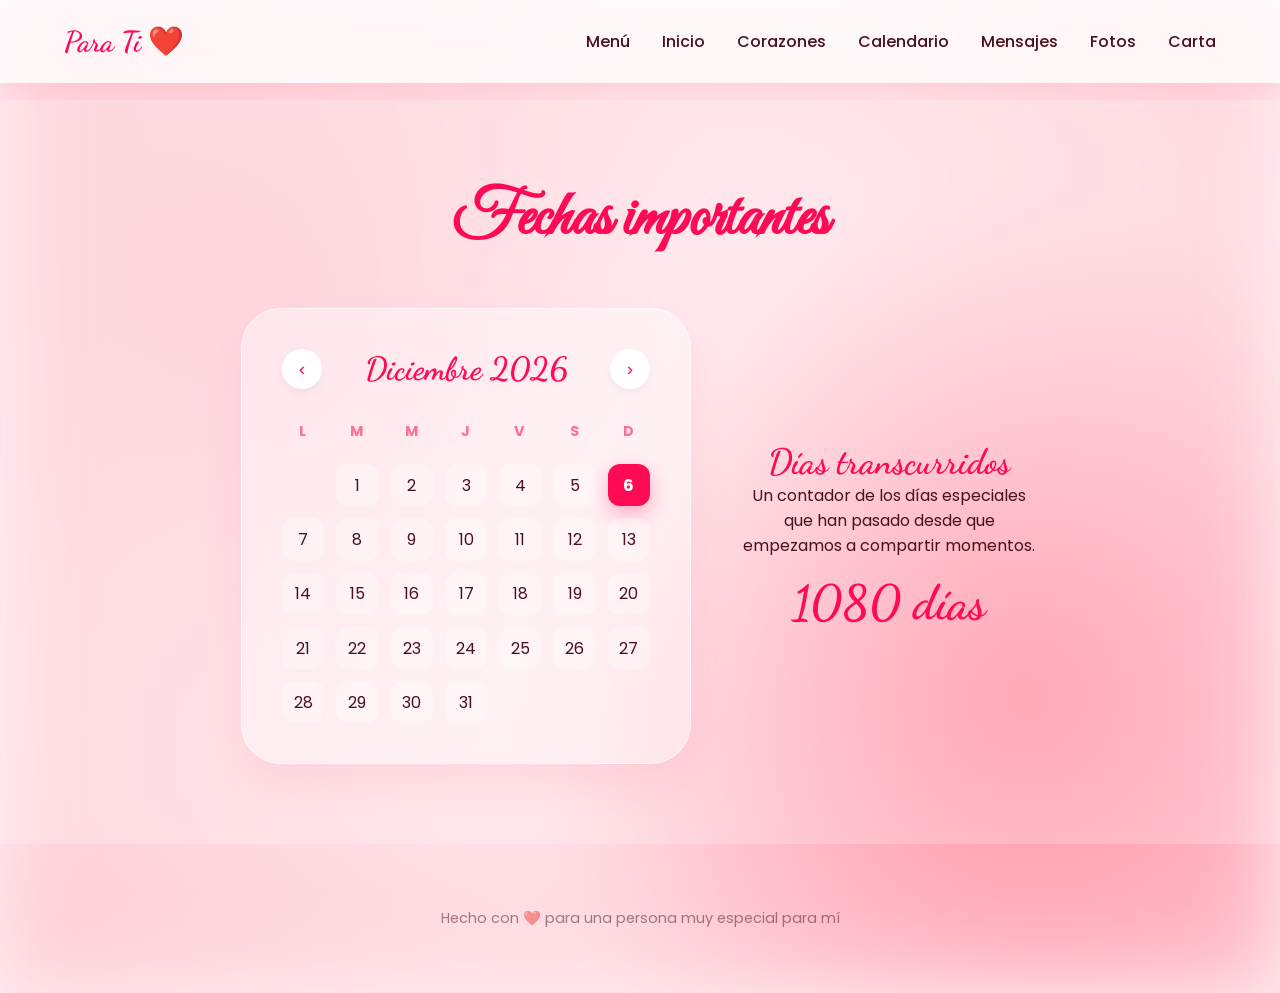
==== calendario.html @ e052a0b3 "Rediseño de inicio: secciones en páginas independientes y menú principal" ====
<!DOCTYPE html>
<html lang="es">
<head>
    <meta charset="UTF-8">
    <meta name="viewport" content="width=device-width, initial-scale=1.0">
    <title>Para Ti ❤️ - Calendario</title>
    <link rel="stylesheet" href="css/styles.css">
    <link href="https://fonts.googleapis.com/css2?family=Dancing+Script:wght@700&family=Poppins:wght@300;400;600&family=Great+Vibes&display=swap" rel="stylesheet">
</head>
<body class="fade-in">
    <div class="aurora-bg"></div>
    <div class="blobs">
        <div class="blob"></div>
        <div class="blob"></div>
        <div class="blob"></div>
    </div>

    <div id="home-page">
        <nav class="navbar">
            <div class="logo">Para Ti ❤️</div>
            <div class="menu-toggle" id="mobile-menu">
                <span class="bar"></span>
                <span class="bar"></span>
                <span class="bar"></span>
            </div>
            <ul class="nav-links">
                <li><a href="index.html">Menú</a></li>
                <li><a href="inicio.html">Inicio</a></li>
                <li><a href="recuerdos.html">Corazones</a></li>
                <li id="nav-logs-container" class="hidden"><a href="#" id="btn-show-logs">Logs</a></li>
                <li><a href="calendario.html">Calendario</a></li>
                <li><a href="mensajes.html">Mensajes</a></li>
                <li><a href="fotos.html">Fotos</a></li>
                <li><a href="carta.html">Carta</a></li>
            </ul>
        </nav>

        <div id="main-content" style="padding-top: 100px;">
            <!-- SECCIÓN CALENDARIO -->
            <section id="calendar" class="calendar-section">
                <h2 class="section-title" style="text-align: center; margin-bottom: 3rem; font-family: 'Great Vibes', cursive; font-size: 4rem; color: var(--primary);">Fechas importantes</h2>
                <div class="calendar-container">
                    <div class="calendar-card">
                        <div class="calendar-header">
                            <button id="prev-month" class="btn-nav">‹</button>
                            <h3 id="current-month-year">...</h3>
                            <button id="next-month" class="btn-nav">›</button>
                        </div>
                        <div class="calendar-grid" id="calendar-grid">
                            <!-- Generado por JS -->
                        </div>
                    </div>
                    <div class="calendar-info">
                        <h3 style="font-family: 'Dancing Script', cursive; font-size: 2.2rem; color: var(--primary);">Días transcurridos</h3>
                        <p>Un contador de los días especiales que han pasado desde que empezamos a compartir momentos.</p>
                        <div class="countdown-display">
                            <span id="days-count">...</span> días
                        </div>
                    </div>
                </div>
            </section>
        </div>

        <!-- MODAL PARA DETALLES DEL CALENDARIO -->
        <div id="note-modal" class="modal-overlay hidden">
            <div class="modal-content">
                <h2 class="dancing-title" id="modal-date">Detalle del día</h2>
                
                <div id="note-view" class="note-view-area">
                    <img id="view-img" src="" alt="Imagen del día" style="display:none; width:100%; border-radius:20px; margin-bottom:1.5rem; box-shadow: 0 10px 20px rgba(0,0,0,0.1);">
                    <p id="view-msg" style="white-space: pre-wrap; font-size: 1.1rem; line-height: 1.6; color: var(--dark); margin-bottom: 1rem;"></p>
                    
                    <div id="view-ratings" class="view-ratings" style="margin-bottom: 1.5rem; display: flex; justify-content: center; gap: 20px;">
                        <div id="view-red-rating" class="rating-display"></div>
                        <div id="view-black-rating" class="rating-display"></div>
                    </div>
                </div>

                <div class="note-inputs hidden">
                    <hr style="margin: 2rem 0; border: none; border-top: 1px dashed #ddd;">
                    <p style="font-size: 0.8rem; color: var(--secondary); margin-bottom: 1rem; font-weight: 600;">MODO EDICIÓN</p>
                    
                    <div class="rating-selectors" style="margin-bottom: 1.5rem; display: flex; flex-direction: column; gap: 10px; text-align: left;">
                        <label>Calificación Roja (1-5):</label>
                        <div class="star-rating red-stars" data-type="red">
                            <span data-value="1">❤️</span><span data-value="2">❤️</span><span data-value="3">❤️</span><span data-value="4">❤️</span><span data-value="5">❤️</span>
                        </div>
                        <input type="hidden" id="note-red-rating" value="0">

                        <label>Calificación Negra (1-5):</label>
                        <div class="star-rating black-stars" data-type="black">
                            <span data-value="1">🖤</span><span data-value="2">🖤</span><span data-value="3">🖤</span><span data-value="4">🖤</span><span data-value="5">🖤</span>
                        </div>
                        <input type="hidden" id="note-black-rating" value="0">
                    </div>
                    <div id="drop-zone" class="drop-zone">
                        <p>Haz clic o arrastra una foto</p>
                        <input type="file" id="file-input" accept="image/*" hidden>
                    </div>
                    <input type="hidden" id="note-photo-url">
                    
                    <label>Escribir mensaje:</label>
                    <textarea id="note-message" placeholder="Escribe el mensaje que aparecerá en este día..."></textarea>
                </div>

                <div class="modal-btns">
                    <button id="btn-save-note" class="btn btn-primary hidden">Guardar Detalle</button>
                    <button id="btn-close-modal" class="btn btn-secondary">Cerrar</button>
                </div>
            </div>
        </div>

        <footer class="main-footer">
            <p>Hecho con <span id="admin-trigger" style="cursor: pointer;">❤️</span> para una persona muy especial para mí</p>
        </footer>
    </div>

    <!-- Firebase SDKs -->
    <script src="https://www.gstatic.com/firebasejs/10.7.1/firebase-app-compat.js"></script>
    <script src="https://www.gstatic.com/firebasejs/10.7.1/firebase-database-compat.js"></script>
    
    <script src="js/scripts.js"></script>
</body>
</html>
---- css/styles.css ----
:root {
    --primary: #ff0a54;
    --secondary: #ff7096;
    --bg-pink: #fff0f3;
    --dark: #49111c;
    --glass: rgba(255, 255, 255, 0.4);
    --glass-border: rgba(255, 255, 255, 0.6);
    --white: #ffffff;
}

* {
    margin: 0;
    padding: 0;
    box-sizing: border-box;
    scroll-behavior: smooth;
}

body {
    font-family: 'Poppins', sans-serif;
    background-color: var(--bg-pink);
    color: var(--dark);
    min-height: 100vh;
    overflow-x: hidden;
}

.hidden { display: none !important; }
.fade-out { animation: fade-out 1s forwards; }
@keyframes fade-out { from { opacity: 1; transform: scale(1); } to { opacity: 0; transform: scale(0.9); } }
.fade-in { animation: fade-in 1.5s forwards; }
@keyframes fade-in { from { opacity: 0; transform: translateY(20px); } to { opacity: 1; transform: translateY(0); } }

/* Background Aurora & Blobs */
.aurora-bg {
    position: fixed; top: 0; left: 0; width: 100%; height: 100%;
    background: radial-gradient(circle at 20% 30%, #ffccd5 0%, transparent 40%),
                radial-gradient(circle at 80% 70%, #ff8fa3 0%, transparent 40%),
                radial-gradient(circle at 50% 50%, #fff0f3 0%, #ffccd5 100%);
    filter: blur(40px); z-index: -2;
}

.blobs .blob {
    position: absolute; border-radius: 50%; filter: blur(60px); opacity: 0.3;
    animation: blob-move 20s infinite alternate ease-in-out; z-index: -1;
}
@keyframes blob-move { 0% { transform: translate(0,0) scale(1); } 100% { transform: translate(10%,15%) scale(1.2); } }

/* Navbar */
.navbar {
    position: fixed; top: 0; width: 100%; padding: 1.5rem 5%;
    display: flex; justify-content: space-between; align-items: center;
    background: rgba(255, 255, 255, 0.8); backdrop-filter: blur(10px);
    z-index: 1000; box-shadow: 0 2px 15px rgba(255, 77, 109, 0.1);
}
.logo { font-family: 'Dancing Script', cursive; font-size: 1.8rem; color: var(--primary); font-weight: 700; }
.nav-links { display: flex; list-style: none; gap: 2rem; }
.nav-links a { text-decoration: none; color: var(--dark); font-weight: 500; transition: color 0.3s; }
.nav-links a:hover { color: var(--primary); }

/* HERO */
.hero { height: 100vh; display: flex; align-items: center; justify-content: center; padding: 0 10%; text-align: center; }
.elegant-title { font-family: 'Great Vibes', cursive; font-size: 5rem; color: var(--primary); margin-bottom: 1.5rem; line-height: 1.1; }
.hero-desc { font-size: 1.2rem; opacity: 0.8; max-width: 600px; margin: 0 auto 2.5rem; line-height: 1.6; }
.btn { padding: 1rem 2rem; border-radius: 50px; text-decoration: none; font-weight: 600; transition: all 0.3s; cursor: pointer; border: none; }
.btn-primary { background: var(--primary); color: white; }
.btn-secondary { border: 2px solid var(--primary); color: var(--primary); background: transparent; }

/* CALENDAR */
.calendar-section { padding: 5rem 10%; background: rgba(255, 255, 255, 0.2); }
.calendar-container { display: flex; gap: 3rem; align-items: center; justify-content: center; flex-wrap: wrap; }

.calendar-card {
    background: var(--glass);
    backdrop-filter: blur(15px);
    border: 1px solid var(--glass-border);
    padding: 2.5rem;
    border-radius: 40px;
    box-shadow: 0 20px 40px rgba(255, 77, 109, 0.1);
    width: 100%;
    max-width: 450px;
}

.calendar-header {
    display: flex;
    justify-content: space-between;
    align-items: center;
    margin-bottom: 2rem;
}

.calendar-header h3 {
    font-family: 'Dancing Script', cursive;
    font-size: 2rem;
    color: var(--primary);
    text-shadow: 0 2px 4px rgba(0,0,0,0.05);
}

.btn-nav {
    background: var(--white);
    border: none;
    color: var(--primary);
    width: 40px;
    height: 40px;
    border-radius: 50%;
    cursor: pointer;
    font-size: 1.2rem;
    display: flex;
    align-items: center;
    justify-content: center;
    transition: all 0.3s cubic-bezier(0.175, 0.885, 0.32, 1.275);
    box-shadow: 0 4px 10px rgba(0,0,0,0.05);
}

.btn-nav:hover {
    background: var(--primary);
    color: white;
    transform: scale(1.1);
    box-shadow: 0 8px 15px rgba(255, 10, 84, 0.2);
}

.calendar-grid { 
    display: grid; 
    grid-template-columns: repeat(7, 1fr); 
    gap: 12px; 
    text-align: center; 
}

.calendar-day-head { 
    font-size: 0.9rem; 
    font-weight: 700; 
    color: var(--secondary); 
    padding-bottom: 10px;
    text-transform: uppercase;
    letter-spacing: 1px;
}

.calendar-day { 
    aspect-ratio: 1;
    display: flex;
    align-items: center;
    justify-content: center;
    border-radius: 12px;
    font-size: 1rem;
    color: var(--dark);
    transition: all 0.2s;
    cursor: pointer;
    position: relative;
    background: rgba(255,255,255,0.3);
}

.calendar-day:hover:not(.empty) {
    background: var(--primary);
    color: white;
    transform: translateY(-3px);
    box-shadow: 0 5px 15px rgba(255, 10, 84, 0.3);
}

.calendar-day.today {
    background: var(--primary);
    color: white;
    font-weight: 700;
    box-shadow: 0 8px 20px rgba(255, 10, 84, 0.3);
}

.calendar-day.empty {
    cursor: default;
    background: transparent;
}

.calendar-day.has-note::after { 
    content: '•'; 
    position: absolute; 
    bottom: 4px; 
    color: var(--primary);
    font-size: 1.2rem;
}

.calendar-day.today.has-note::after {
    color: white;
}

.calendar-info {
    text-align: center;
    max-width: 300px;
}

.countdown-display {
    font-family: 'Dancing Script', cursive;
    font-size: 3rem;
    color: var(--primary);
    margin-top: 1rem;
    font-weight: 700;
}


/* MODAL */
.modal-overlay { position: fixed; top: 0; left: 0; width: 100%; height: 100%; background: rgba(0,0,0,0.4); backdrop-filter: blur(8px); display: flex; justify-content: center; align-items: center; z-index: 2000; }
.modal-content { background: white; padding: 3rem; border-radius: 40px; width: 90%; max-width: 500px; text-align: center; box-shadow: 0 30px 60px rgba(0,0,0,0.2); max-height: 90vh; overflow-y: auto; }
.dancing-title { font-family: 'Dancing Script', cursive; font-size: 2.5rem; color: var(--primary); margin-bottom: 1.5rem; }
.note-inputs { text-align: left; margin-bottom: 2rem; }
.note-inputs label { display: block; margin-bottom: 8px; font-weight: 600; font-size: 0.9rem; color: var(--secondary); }

.drop-zone {
    width: 100%;
    height: 120px;
    padding: 20px;
    display: flex;
    align-items: center;
    justify-content: center;
    text-align: center;
    border: 2px dashed var(--secondary);
    border-radius: 15px;
    cursor: pointer;
    background: var(--bg-pink);
    color: var(--secondary);
    margin-bottom: 1.5rem;
    transition: all 0.3s;
}
.drop-zone:hover, .drop-zone.dragover {
    background: white;
    border-color: var(--primary);
    color: var(--primary);
}
.note-inputs textarea { width: 100%; padding: 12px; border-radius: 10px; border: 1px solid #ddd; margin-bottom: 1.5rem; font-family: inherit; outline: none; height: 100px; resize: none; }
.note-preview img { width: 100%; border-radius: 15px; margin-bottom: 1rem; box-shadow: 0 5px 15px rgba(0,0,0,0.1); }
.modal-btns { display: flex; gap: 1rem; justify-content: center; }

/* MESSAGE SECTION */
.message-section { padding: 5rem 10%; }
.message-card-full { background: var(--white); padding: 4rem; border-radius: 40px; max-width: 900px; margin: 0 auto; box-shadow: 0 30px 60px rgba(255, 77, 109, 0.1); position: relative; }
.letter-actions { position: absolute; top: 2rem; right: 2rem; display: flex; gap: 10px; }
.scroll-msg { outline: none; padding: 1rem; line-height: 1.8; text-align: left; }
.scroll-msg[contenteditable="true"] { background: var(--bg-pink); border-radius: 10px; border: 1px dashed var(--secondary); }
.signature { font-family: 'Great Vibes', cursive; font-size: 2.2rem; color: var(--secondary); text-align: center; margin-top: 2rem; }

/* GALLERY PAGE (Mantenido por compatibilidad si se usa en otros sitios, pero modificado para corazones) */
.gallery-page { padding: 8rem 10% 5rem; }

/* HEARTS PAGE */
.hearts-page { padding: 8rem 5% 5rem; max-width: 1000px; margin: 0 auto; }
.hearts-container { margin-bottom: 5rem; text-align: center; }
.section-subtitle { margin-bottom: 2rem; opacity: 0.7; font-size: 1.1rem; font-family: 'Poppins', sans-serif; }
.hearts-grid { 
    display: grid; 
    grid-template-columns: repeat(auto-fill, minmax(70px, 1fr)); 
    gap: 15px; 
    justify-content: center; 
    background: rgba(255, 255, 255, 0.5); 
    backdrop-filter: blur(10px);
    padding: 2.5rem; 
    border-radius: 40px; 
    box-shadow: 0 20px 40px rgba(255, 77, 109, 0.1);
    border: 1px solid var(--glass-border);
}
.heart-item { 
    font-size: 2.2rem; 
    cursor: pointer; 
    transition: all 0.4s cubic-bezier(0.175, 0.885, 0.32, 1.275); 
    display: flex; 
    align-items: center; 
    justify-content: center; 
    aspect-ratio: 1;
    border-radius: 20px;
    background: white;
    box-shadow: 0 5px 15px rgba(0,0,0,0.05);
    user-select: none;
}
.heart-item:hover { transform: scale(1.15) rotate(5deg); box-shadow: 0 10px 20px rgba(0,0,0,0.1); }

/* Estados de los corazones */
.heart-item.unmarked { color: #e0e0e0; filter: grayscale(1); opacity: 0.6; }

/* Tabla Roja */
#red-hearts-grid .heart-item.marked { 
    color: var(--primary); 
    background: #fff0f3; 
    box-shadow: 0 8px 20px rgba(255, 10, 84, 0.2); 
    filter: none;
    opacity: 1;
}

/* Tabla Negra */
#black-hearts-grid .heart-item.marked { 
    color: #1a1a1a; 
    background: #f0f0f0; 
    box-shadow: 0 8px 20px rgba(0, 0, 0, 0.2); 
    filter: none;
    opacity: 1;
}

/* --- GALLERY PAGE --- */
.gallery-grid {
    display: grid;
    grid-template-columns: repeat(auto-fill, minmax(250px, 1fr));
    gap: 20px;
    padding: 2rem;
    max-width: 1200px;
    margin: 0 auto;
}

.gallery-item {
    position: relative;
    border-radius: 20px;
    overflow: hidden;
    aspect-ratio: 1;
    box-shadow: 0 10px 20px rgba(0,0,0,0.1);
    transition: transform 0.3s ease, box-shadow 0.3s ease;
    cursor: pointer;
    background: white;
}

.gallery-item:hover {
    transform: scale(1.03);
    box-shadow: 0 15px 30px rgba(255, 10, 84, 0.2);
}

.gallery-item img, .gallery-item video {
    width: 100%;
    height: 100%;
    object-fit: cover;
}

.video-icon {
    position: absolute;
    top: 50%;
    left: 50%;
    transform: translate(-50%, -50%);
    background: rgba(255, 10, 84, 0.7);
    color: white;
    width: 50px;
    height: 50px;
    border-radius: 50%;
    display: flex;
    align-items: center;
    justify-content: center;
    font-size: 1.5rem;
    pointer-events: none;
    transition: all 0.3s;
    z-index: 2;
}

.gallery-item:hover .video-icon {
    background: var(--primary);
    transform: translate(-50%, -50%) scale(1.1);
}

.delete-photo {
    position: absolute;
    top: 10px;
    right: 10px;
    background: var(--primary);
    color: white;
    width: 30px;
    height: 30px;
    border-radius: 50%;
    display: flex;
    align-items: center;
    justify-content: center;
    cursor: pointer;
    border: none;
    opacity: 0;
    transition: opacity 0.2s;
    z-index: 5;
}

.gallery-item:hover .delete-photo {
    opacity: 1;
}

.gallery-upload-container {
    max-width: 500px;
    margin: 0 auto 3rem;
    padding: 0 2rem;
}

/* Lightbox */
.lightbox-content {
    max-width: 90%;
    max-height: 90vh;
    border-radius: 10px;
    box-shadow: 0 0 50px rgba(0,0,0,0.5);
}

.close-lightbox {
    position: absolute;
    top: 20px;
    right: 35px;
    color: #f1f1f1;
    font-size: 40px;
    font-weight: bold;
    cursor: pointer;
    z-index: 2001;
}

.main-footer { padding: 4rem; text-align: center; opacity: 0.5; font-size: 0.9rem; }

/* Particles */
.thrown-heart { position: fixed; pointer-events: none; z-index: 100; font-size: 40px; filter: drop-shadow(0 0 10px rgba(255, 10, 84, 0.6)); transition: all 1.2s cubic-bezier(0.175, 0.885, 0.32, 1.275); }
.particle { position: fixed; pointer-events: none; z-index: 5; animation: particle-up 4s ease-out forwards; }
@keyframes particle-up { 0% { transform: translateY(0) scale(1); opacity: 1; } 100% { transform: translateY(-100vh) scale(0); opacity: 0; } }

/* STAR RATING */
.star-rating {
    display: flex;
    gap: 5px;
    font-size: 1.5rem;
    cursor: pointer;
}
.star-rating span {
    opacity: 0.3;
    transition: transform 0.2s, opacity 0.2s;
}
.star-rating span:hover {
    transform: scale(1.2);
}
.star-rating span.selected {
    opacity: 1;
}

.rating-display span {
    margin: 0 1px;
}

/* STICKERS / PEGATINAS */
.stickers-page {
    min-height: 100vh;
    padding: 8rem 2rem 5rem;
    position: relative;
    overflow: hidden;
}

.sticker {
    position: absolute;
    background: #fff9c4;
    padding: 1.5rem;
    width: 200px;
    min-height: 150px;
    box-shadow: 5px 5px 15px rgba(0,0,0,0.1);
    border-radius: 2px;
    font-family: 'Dancing Script', cursive;
    font-size: 1.3rem;
    color: #333;
    cursor: move;
    display: flex;
    flex-direction: column;
    justify-content: center;
    transition: transform 0.2s;
    user-select: none;
    z-index: 10;
}

.sticker:hover {
    transform: scale(1.05) rotate(1deg);
    z-index: 20;
}

.sticker::before {
    content: '';
    position: absolute;
    top: 0;
    right: 0;
    border-width: 0 25px 25px 0;
    border-style: solid;
    border-color: rgba(0,0,0,0.1) #fff;
    display: block; width: 0;
}

.sticker.pink { background: #ffc1e3; }
.sticker.blue { background: #c1e3ff; }
.sticker.green { background: #c1ffe3; }

.sticker .delete-sticker {
    position: absolute;
    top: -10px;
    right: -10px;
    background: var(--primary);
    color: white;
    width: 24px;
    height: 24px;
    border-radius: 50%;
    display: flex;
    align-items: center;
    justify-content: center;
    font-size: 0.8rem;
    cursor: pointer;
    border: none;
    opacity: 0;
    transition: opacity 0.2s;
}

.sticker:hover .delete-sticker {
    opacity: 1;
}

.sticker-instruction {
    position: fixed;
    top: 100px;
    left: 50%;
    transform: translateX(-50%);
    background: var(--glass);
    backdrop-filter: blur(5px);
    padding: 10px 20px;
    border-radius: 20px;
    font-size: 0.9rem;
    font-weight: 600;
    color: var(--primary);
    z-index: 100;
    pointer-events: none;
}

/* ADMIN LOGS VIEW */
#admin-logs-view { 
    position: relative;
    padding: 8rem 5% 5rem; 
    min-height: 100vh;
    z-index: 10;
}
.admin-page-header {
    display: flex;
    align-items: center;
    gap: 2rem;
    max-width: 1000px;
    margin: 0 auto 3rem;
}
.logs-card {
    background: var(--glass); 
    backdrop-filter: blur(20px);
    padding: 3rem; 
    border-radius: 40px; 
    border: 1px solid var(--glass-border);
    max-width: 1000px; 
    margin: 0 auto;
    box-shadow: 0 20px 50px rgba(0,0,0,0.1);
}
.logs-table-wrapper { overflow-x: auto; margin-top: 2rem; }
table { width: 100%; border-collapse: collapse; text-align: left; }
th, td { padding: 15px; border-bottom: 1px solid #eee; font-size: 0.9rem; }
th { color: var(--primary); font-weight: 700; text-transform: uppercase; letter-spacing: 1px; }
.ua-text { font-family: monospace; font-size: 0.8rem; color: #666; max-width: 400px; overflow: hidden; text-overflow: ellipsis; white-space: nowrap; }
.ua-text:hover { white-space: normal; word-break: break-all; }

/* LOGIN SCREEN (Limpieza) */
.login-overlay {
    position: fixed; top: 0; left: 0; width: 100%; height: 100%;
    background: var(--bg-pink); z-index: 5000;
    display: flex; justify-content: center; align-items: center;
}
.login-card {
    background: var(--glass); backdrop-filter: blur(20px);
    padding: 3rem; border-radius: 40px; border: 1px solid var(--glass-border);
    text-align: center; width: 90%; max-width: 400px;
    box-shadow: 0 20px 50px rgba(255, 10, 84, 0.1);
}
.login-card input {
    width: 100%; padding: 1rem; border-radius: 20px; border: 1px solid #ddd;
    margin: 1.5rem 0; outline: none; text-align: center; font-size: 1rem;
}

/* Responsive Navbar */
.menu-toggle {
    display: none;
    flex-direction: column;
    cursor: pointer;
    gap: 5px;
}

.menu-toggle .bar {
    width: 25px;
    height: 3px;
    background-color: var(--primary);
    transition: all 0.3s ease;
    border-radius: 5px;
}

@media (max-width: 768px) {
    .navbar {
        padding: 1rem 5%;
    }

    .menu-toggle {
        display: flex;
        z-index: 1001;
    }

    .nav-links {
        position: fixed;
        right: -100%;
        top: 0;
        flex-direction: column;
        background: rgba(255, 255, 255, 0.95);
        backdrop-filter: blur(10px);
        width: 70%;
        height: 100vh;
        justify-content: center;
        align-items: center;
        transition: 0.3s ease-in-out;
        box-shadow: -10px 0 30px rgba(0,0,0,0.1);
        z-index: 1000;
        gap: 2.5rem;
    }

    .nav-links.active {
        right: 0;
    }

    .nav-links a {
        font-size: 1.2rem;
    }

    /* Animación Hamburger a X */
    .menu-toggle.active .bar:nth-child(2) { opacity: 0; }
    .menu-toggle.active .bar:nth-child(1) { transform: translateY(8px) rotate(45deg); }
    .menu-toggle.active .bar:nth-child(3) { transform: translateY(-8px) rotate(-45deg); }

    .elegant-title { font-size: 3.5rem; }
    .hero-content h2 { font-size: 1.2rem; }
    .calendar-container { flex-direction: column; text-align: center; }
    .calendar-card { padding: 1.5rem; }
    .calendar-grid { gap: 8px; }
    .calendar-day { font-size: 0.9rem; border-radius: 10px; }
    .calendar-header h3 { font-size: 1.6rem; }
    .logo { font-size: 1.5rem; }
    .message-card-full { padding: 2rem; }
    .dancing-title { font-size: 2rem; }
    .modal-content { padding: 2rem; border-radius: 30px; }
    .hearts-grid { padding: 1.5rem; border-radius: 30px; grid-template-columns: repeat(auto-fill, minmax(60px, 1fr)); }
}

/* --- MENU PRINCIPAL (INDEX) --- */
.menu-section {
    min-height: 100vh;
    display: flex;
    flex-direction: column;
    align-items: center;
    justify-content: center;
    padding: 8rem 2rem 4rem;
}

.menu-grid {
    display: grid;
    grid-template-columns: repeat(auto-fit, minmax(280px, 1fr));
    gap: 2rem;
    width: 100%;
    max-width: 1200px;
    margin-top: 3rem;
}

.menu-card {
    background: var(--glass);
    backdrop-filter: blur(15px);
    border: 1px solid var(--glass-border);
    padding: 2.5rem;
    border-radius: 40px;
    text-align: center;
    text-decoration: none;
    color: var(--dark);
    transition: all 0.4s cubic-bezier(0.175, 0.885, 0.32, 1.275);
    box-shadow: 0 10px 30px rgba(255, 77, 109, 0.05);
    display: flex;
    flex-direction: column;
    align-items: center;
    gap: 1rem;
}

.menu-card:hover {
    transform: translateY(-10px) scale(1.02);
    background: rgba(255, 255, 255, 0.6);
    box-shadow: 0 20px 40px rgba(255, 77, 109, 0.15);
    border-color: var(--primary);
}

.menu-card i, .menu-card .icon {
    font-size: 3.5rem;
    margin-bottom: 0.5rem;
    filter: drop-shadow(0 5px 10px rgba(255, 10, 84, 0.2));
}

.menu-card h3 {
    font-family: 'Dancing Script', cursive;
    font-size: 2.2rem;
    color: var(--primary);
}

.menu-card p {
    font-size: 0.95rem;
    opacity: 0.8;
    line-height: 1.5;
}

.menu-title {
    font-family: 'Great Vibes', cursive;
    font-size: 4.5rem;
    color: var(--primary);
    text-align: center;
    margin-bottom: 0.5rem;
}

.menu-subtitle {
    font-size: 1.2rem;
    opacity: 0.7;
    text-align: center;
    max-width: 600px;
}

@media (max-width: 768px) {
    .menu-title { font-size: 3.5rem; }
    .menu-grid { grid-template-columns: 1fr; }
    .menu-section { padding-top: 6rem; }
}
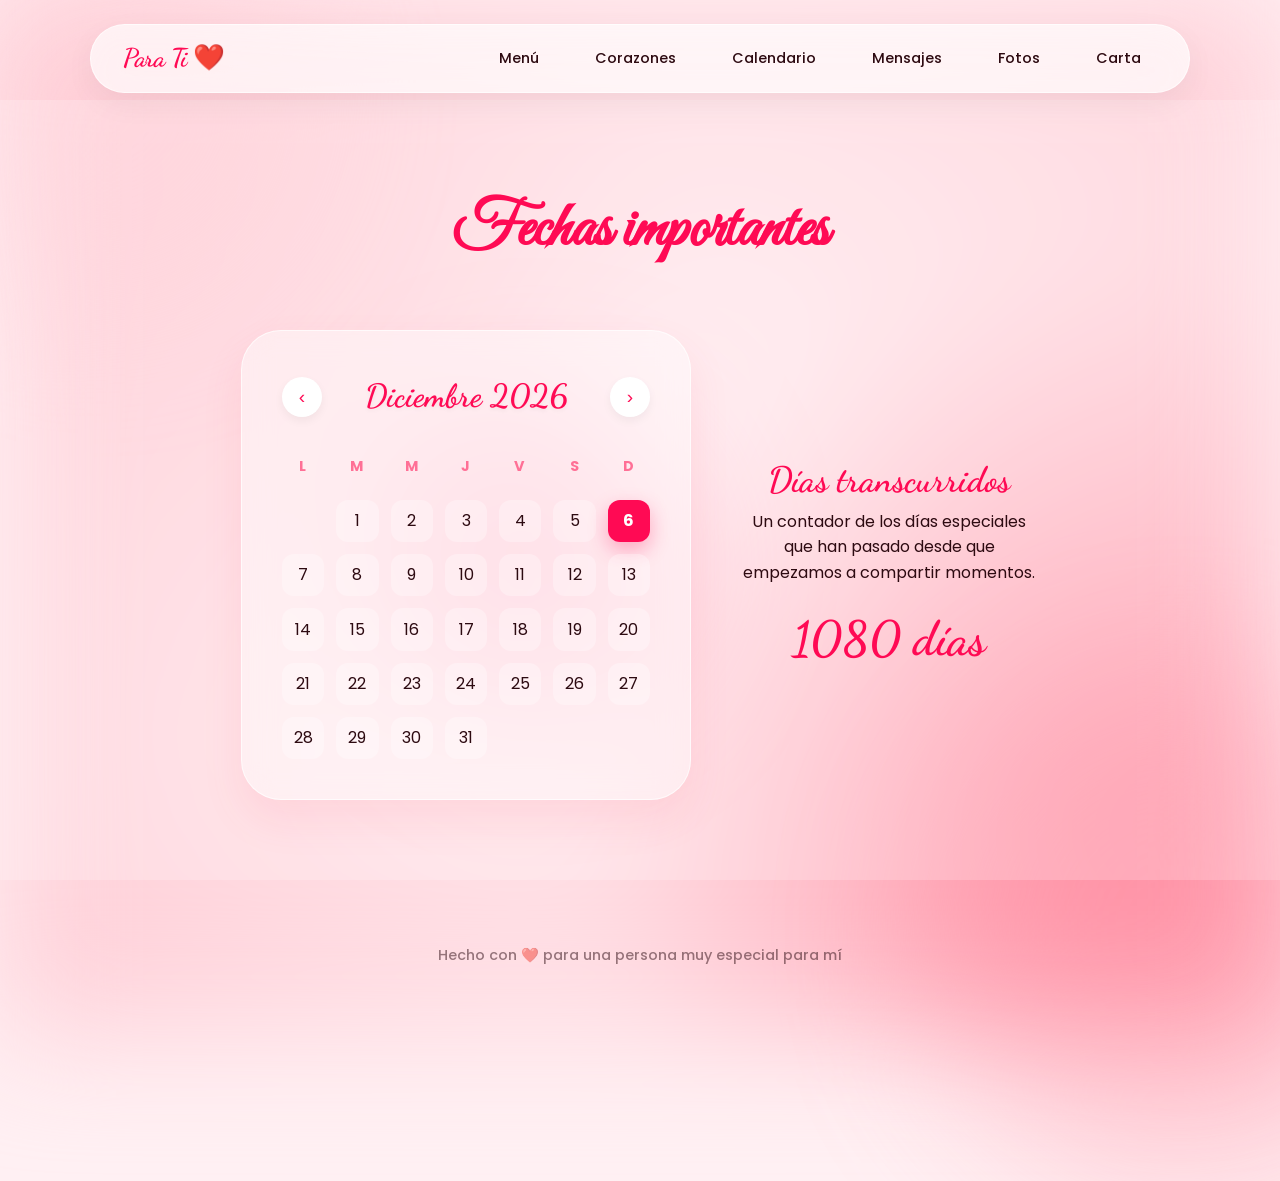
==== commit 9016d4c6: "Rediseño visual completo: menú con tarjetas de imágenes y limpieza de navegación" ====
--- a/calendario.html
+++ b/calendario.html
@@ -25,7 +25,6 @@
             </div>
             <ul class="nav-links">
                 <li><a href="index.html">Menú</a></li>
-                <li><a href="inicio.html">Inicio</a></li>
                 <li><a href="recuerdos.html">Corazones</a></li>
                 <li id="nav-logs-container" class="hidden"><a href="#" id="btn-show-logs">Logs</a></li>
                 <li><a href="calendario.html">Calendario</a></li>
--- a/css/styles.css
+++ b/css/styles.css
@@ -1,11 +1,13 @@
 :root {
     --primary: #ff0a54;
+    --primary-glow: rgba(255, 10, 84, 0.3);
     --secondary: #ff7096;
     --bg-pink: #fff0f3;
-    --dark: #49111c;
-    --glass: rgba(255, 255, 255, 0.4);
-    --glass-border: rgba(255, 255, 255, 0.6);
+    --dark: #2d0a11;
+    --glass: rgba(255, 255, 255, 0.45);
+    --glass-border: rgba(255, 255, 255, 0.7);
     --white: #ffffff;
+    --shadow: 0 20px 40px rgba(255, 77, 109, 0.12);
 }
 
 * {
@@ -21,48 +23,216 @@
     color: var(--dark);
     min-height: 100vh;
     overflow-x: hidden;
+    line-height: 1.6;
 }
 
 .hidden { display: none !important; }
-.fade-out { animation: fade-out 1s forwards; }
-@keyframes fade-out { from { opacity: 1; transform: scale(1); } to { opacity: 0; transform: scale(0.9); } }
-.fade-in { animation: fade-in 1.5s forwards; }
-@keyframes fade-in { from { opacity: 0; transform: translateY(20px); } to { opacity: 1; transform: translateY(0); } }
-
-/* Background Aurora & Blobs */
+
+/* Animaciones de entrada mejoradas */
+.fade-in { animation: fadeIn 1.2s cubic-bezier(0.22, 1, 0.36, 1) forwards; }
+@keyframes fadeIn { 
+    from { opacity: 0; transform: translateY(30px); } 
+    to { opacity: 1; transform: translateY(0); } 
+}
+
+/* Background Aurora Dinámico */
 .aurora-bg {
     position: fixed; top: 0; left: 0; width: 100%; height: 100%;
-    background: radial-gradient(circle at 20% 30%, #ffccd5 0%, transparent 40%),
-                radial-gradient(circle at 80% 70%, #ff8fa3 0%, transparent 40%),
-                radial-gradient(circle at 50% 50%, #fff0f3 0%, #ffccd5 100%);
-    filter: blur(40px); z-index: -2;
+    background: 
+        radial-gradient(circle at 10% 20%, #ffccd5 0%, transparent 40%),
+        radial-gradient(circle at 90% 80%, #ff8fa3 0%, transparent 40%),
+        radial-gradient(circle at 50% 50%, #fff0f3 0%, #ffccd5 100%);
+    filter: blur(60px); z-index: -2;
 }
 
 .blobs .blob {
-    position: absolute; border-radius: 50%; filter: blur(60px); opacity: 0.3;
-    animation: blob-move 20s infinite alternate ease-in-out; z-index: -1;
-}
-@keyframes blob-move { 0% { transform: translate(0,0) scale(1); } 100% { transform: translate(10%,15%) scale(1.2); } }
-
-/* Navbar */
+    position: absolute; border-radius: 50%; filter: blur(80px); opacity: 0.4;
+    animation: blob-move 25s infinite alternate ease-in-out; z-index: -1;
+}
+.blob:nth-child(1) { width: 400px; height: 400px; background: #ffccd5; top: -100px; left: -100px; }
+.blob:nth-child(2) { width: 500px; height: 500px; background: #ff8fa3; bottom: -150px; right: -150px; animation-delay: -5s; }
+.blob:nth-child(3) { width: 300px; height: 300px; background: #ff7096; top: 40%; left: 30%; animation-delay: -10s; }
+
+@keyframes blob-move { 
+    0% { transform: translate(0,0) scale(1) rotate(0deg); } 
+    100% { transform: translate(15%, 20%) scale(1.3) rotate(15deg); } 
+}
+
+/* Navbar Flotante */
 .navbar {
-    position: fixed; top: 0; width: 100%; padding: 1.5rem 5%;
+    position: fixed; 
+    top: 1.5rem; 
+    left: 50%;
+    transform: translateX(-50%);
+    width: 90%; 
+    max-width: 1100px;
+    padding: 0.8rem 2rem;
     display: flex; justify-content: space-between; align-items: center;
-    background: rgba(255, 255, 255, 0.8); backdrop-filter: blur(10px);
-    z-index: 1000; box-shadow: 0 2px 15px rgba(255, 77, 109, 0.1);
-}
-.logo { font-family: 'Dancing Script', cursive; font-size: 1.8rem; color: var(--primary); font-weight: 700; }
-.nav-links { display: flex; list-style: none; gap: 2rem; }
-.nav-links a { text-decoration: none; color: var(--dark); font-weight: 500; transition: color 0.3s; }
-.nav-links a:hover { color: var(--primary); }
-
-/* HERO */
+    background: rgba(255, 255, 255, 0.7); 
+    backdrop-filter: blur(15px);
+    -webkit-backdrop-filter: blur(15px);
+    z-index: 1000; 
+    border-radius: 100px;
+    border: 1px solid var(--glass-border);
+    box-shadow: 0 10px 30px rgba(0, 0, 0, 0.05);
+}
+.logo { font-family: 'Dancing Script', cursive; font-size: 1.6rem; color: var(--primary); font-weight: 700; letter-spacing: -0.5px; }
+.nav-links { display: flex; list-style: none; gap: 1.5rem; }
+.nav-links a { 
+    text-decoration: none; 
+    color: var(--dark); 
+    font-weight: 500; 
+    font-size: 0.9rem;
+    transition: all 0.3s; 
+    padding: 0.5rem 1rem;
+    border-radius: 50px;
+}
+.nav-links a:hover { 
+    color: var(--primary); 
+    background: rgba(255, 255, 255, 0.5);
+}
+
+/* --- MENU PRINCIPAL (INDEX - REDISEÑO VISUAL) --- */
+.menu-section {
+    min-height: 100vh;
+    display: flex;
+    flex-direction: column;
+    align-items: center;
+    justify-content: center;
+    padding: 10rem 2rem 5rem;
+}
+
+.menu-grid {
+    display: grid;
+    grid-template-columns: repeat(auto-fit, minmax(320px, 1fr));
+    gap: 2rem;
+    width: 100%;
+    max-width: 1200px;
+}
+
+.menu-card {
+    position: relative;
+    height: 280px;
+    border-radius: 40px;
+    overflow: hidden;
+    text-decoration: none;
+    display: flex;
+    align-items: flex-end;
+    transition: all 0.5s cubic-bezier(0.25, 1, 0.5, 1);
+    box-shadow: 0 15px 35px rgba(0,0,0,0.1);
+    border: 1px solid rgba(255, 255, 255, 0.3);
+}
+
+.card-bg {
+    position: absolute;
+    top: 0; left: 0; width: 100%; height: 100%;
+    background-size: cover;
+    background-position: center;
+    transition: transform 0.8s cubic-bezier(0.25, 1, 0.5, 1);
+    z-index: 1;
+}
+
+.card-overlay {
+    position: absolute;
+    top: 0; left: 0; width: 100%; height: 100%;
+    background: linear-gradient(to top, rgba(45, 10, 17, 0.8) 0%, rgba(45, 10, 17, 0.2) 50%, transparent 100%);
+    z-index: 2;
+    transition: opacity 0.5s;
+}
+
+.card-content {
+    position: relative;
+    z-index: 3;
+    padding: 2rem;
+    width: 100%;
+    color: white;
+    transform: translateY(10px);
+    transition: transform 0.5s;
+}
+
+.menu-card .icon {
+    font-size: 2.5rem;
+    margin-bottom: 0.5rem;
+    display: block;
+    filter: drop-shadow(0 2px 10px rgba(0,0,0,0.3));
+}
+
+.menu-card h3 {
+    font-family: 'Dancing Script', cursive;
+    font-size: 2.2rem;
+    margin-bottom: 0.3rem;
+    color: #fff;
+    text-shadow: 0 2px 10px rgba(0,0,0,0.3);
+}
+
+.menu-card p {
+    font-size: 0.9rem;
+    opacity: 0;
+    transform: translateY(20px);
+    transition: all 0.5s;
+    line-height: 1.4;
+    font-weight: 300;
+}
+
+/* Hover Effects */
+.menu-card:hover {
+    transform: translateY(-15px);
+    box-shadow: 0 30px 60px rgba(255, 10, 84, 0.25);
+    border-color: var(--primary);
+}
+
+.menu-card:hover .card-bg {
+    transform: scale(1.15);
+}
+
+.menu-card:hover .card-content {
+    transform: translateY(0);
+}
+
+.menu-card:hover p {
+    opacity: 0.9;
+    transform: translateY(0);
+}
+
+.menu-card:hover .card-overlay {
+    background: linear-gradient(to top, rgba(255, 10, 84, 0.8) 0%, rgba(255, 10, 84, 0.3) 100%);
+}
+
+@media (max-width: 768px) {
+    .menu-grid {
+        grid-template-columns: 1fr;
+    }
+    .menu-card {
+        height: 220px;
+    }
+    .menu-card p {
+        opacity: 0.8;
+        transform: translateY(0);
+        font-size: 0.85rem;
+    }
+}
+
+
+/* HERO ORIGINAL */
 .hero { height: 100vh; display: flex; align-items: center; justify-content: center; padding: 0 10%; text-align: center; }
-.elegant-title { font-family: 'Great Vibes', cursive; font-size: 5rem; color: var(--primary); margin-bottom: 1.5rem; line-height: 1.1; }
-.hero-desc { font-size: 1.2rem; opacity: 0.8; max-width: 600px; margin: 0 auto 2.5rem; line-height: 1.6; }
-.btn { padding: 1rem 2rem; border-radius: 50px; text-decoration: none; font-weight: 600; transition: all 0.3s; cursor: pointer; border: none; }
-.btn-primary { background: var(--primary); color: white; }
+.elegant-title { font-family: 'Great Vibes', cursive; font-size: 6rem; color: var(--primary); margin-bottom: 1.5rem; line-height: 1.1; text-shadow: 0 10px 20px var(--primary-glow); }
+.hero-desc { font-size: 1.3rem; opacity: 0.8; max-width: 650px; margin: 0 auto 3rem; line-height: 1.8; font-weight: 300; }
+.btn { padding: 1.2rem 2.5rem; border-radius: 100px; text-decoration: none; font-weight: 600; transition: all 0.4s cubic-bezier(0.175, 0.885, 0.32, 1.275); cursor: pointer; border: none; font-size: 1rem; letter-spacing: 0.5px; }
+.btn-primary { background: var(--primary); color: white; box-shadow: 0 10px 20px var(--primary-glow); }
+.btn-primary:hover { transform: translateY(-5px); box-shadow: 0 15px 30px var(--primary-glow); }
 .btn-secondary { border: 2px solid var(--primary); color: var(--primary); background: transparent; }
+.btn-secondary:hover { background: var(--primary); color: white; transform: translateY(-5px); }
+
+/* FOOTER */
+.main-footer { padding: 5rem 2rem; text-align: center; opacity: 0.6; font-size: 0.85rem; font-weight: 500; }
+
+@media (max-width: 768px) {
+    .navbar { width: 95%; padding: 0.6rem 1.5rem; top: 1rem; }
+    .nav-links { display: none; } /* En móvil se usa el menu-toggle que ya tienes */
+    .menu-title { font-size: 3.5rem; }
+    .elegant-title { font-size: 4rem; }
+    .menu-card { padding: 2.5rem 1.5rem; border-radius: 40px; }
+}
 
 /* CALENDAR */
 .calendar-section { padding: 5rem 10%; background: rgba(255, 255, 255, 0.2); }
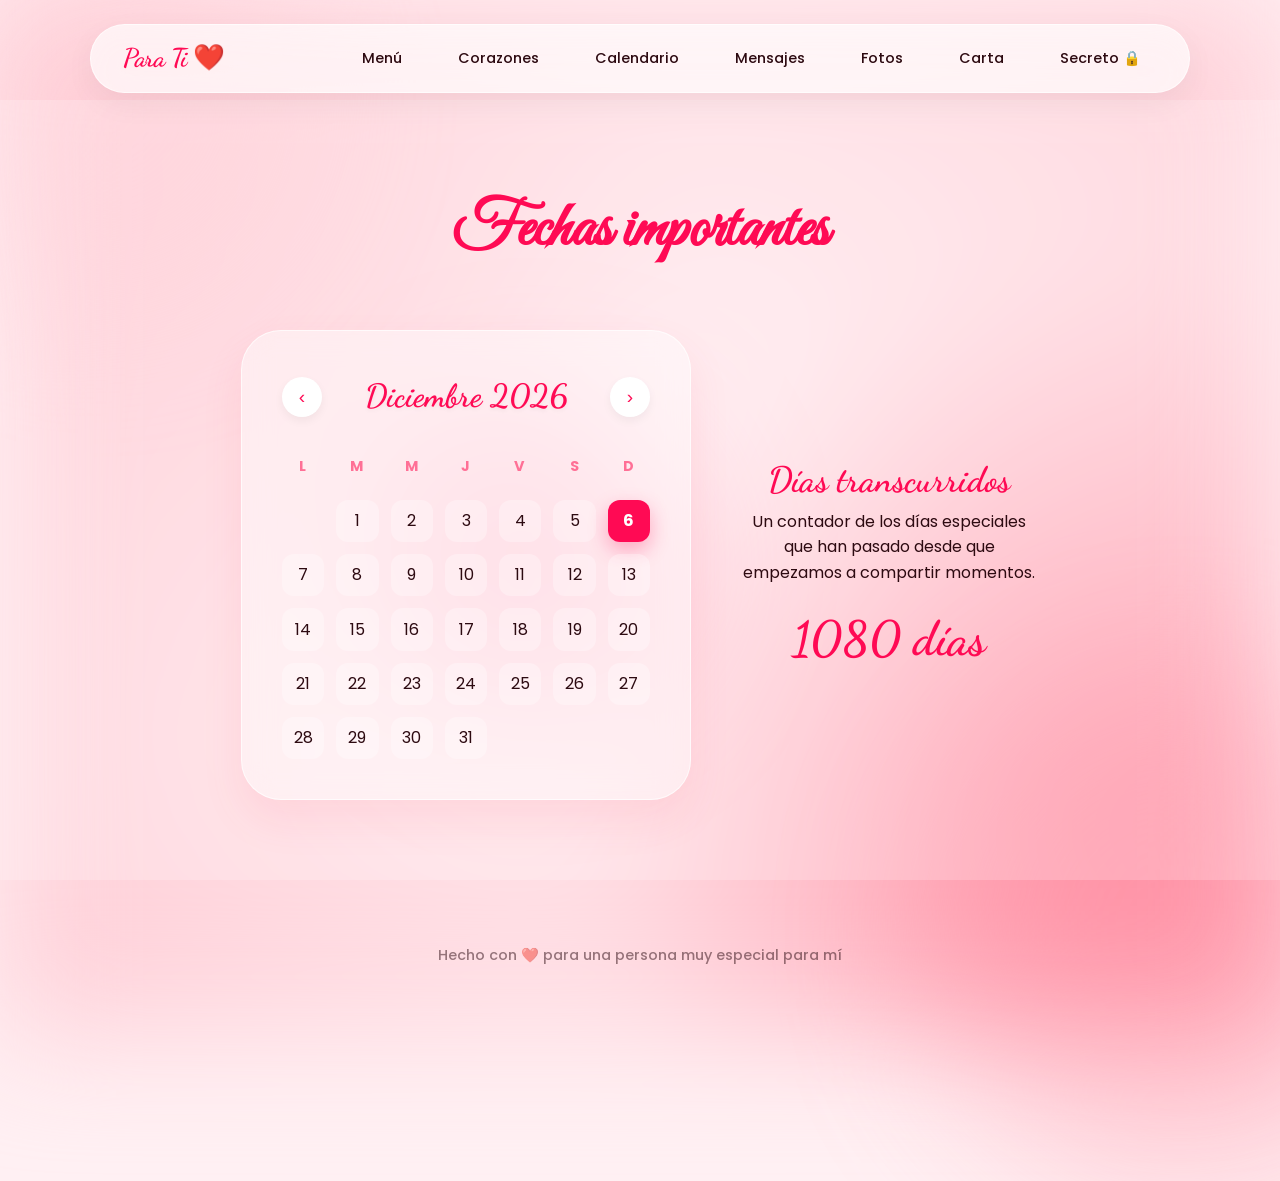
==== commit ac487ae9: "Añadida sección secreta bloqueada con candado y contraseña" ====
--- a/calendario.html
+++ b/calendario.html
@@ -31,6 +31,7 @@
                 <li><a href="mensajes.html">Mensajes</a></li>
                 <li><a href="fotos.html">Fotos</a></li>
                 <li><a href="carta.html">Carta</a></li>
+                <li><a href="secreto.html">Secreto 🔒</a></li>
             </ul>
         </nav>
 
